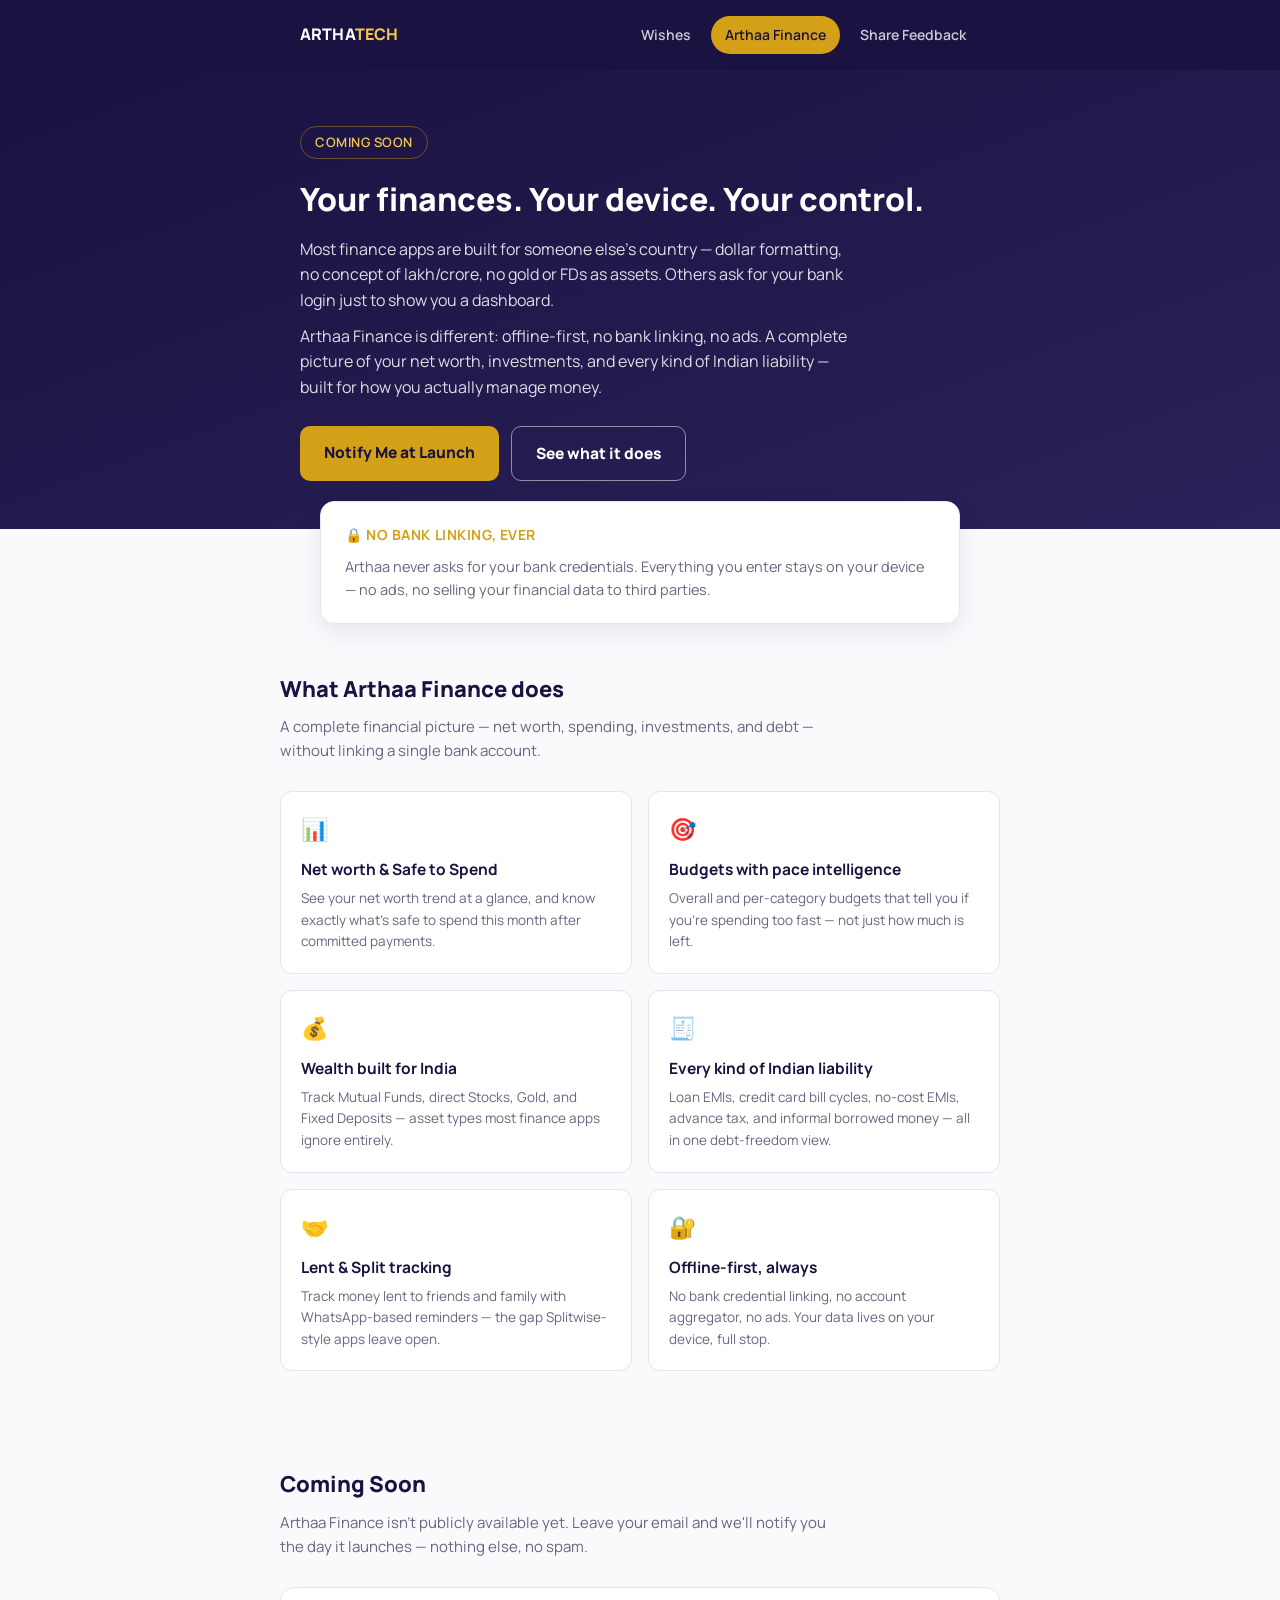
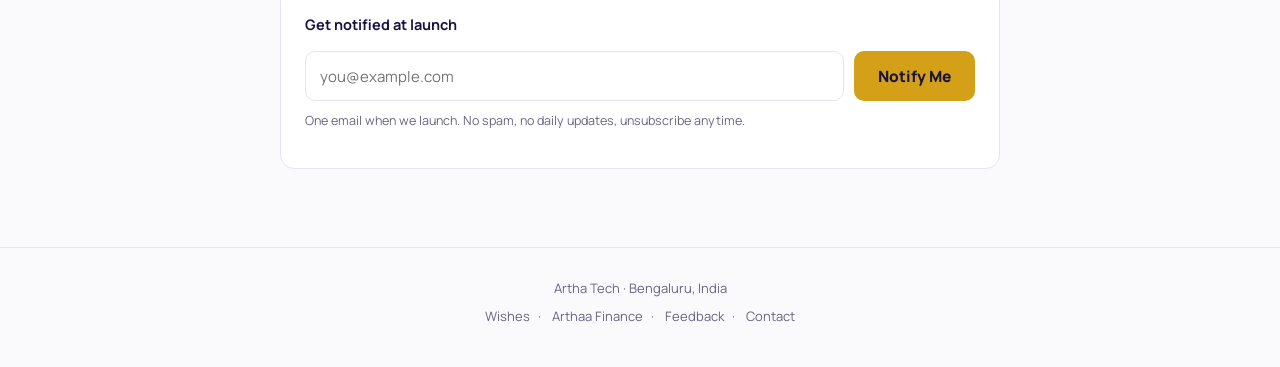
==== finance.html @ bade4ca1 "Add files via upload" ====
<!DOCTYPE html>
<html lang="en">
<head>
<meta charset="UTF-8">
<meta name="viewport" content="width=device-width, initial-scale=1.0">
<title>Arthaa Finance — Your Finances. Your Device. Your Control. | Artha Tech</title>
<meta name="description" content="A privacy-first, offline personal finance app built for India. No bank linking, no ads. Native lakh/crore formatting, Mutual Funds, Gold, FDs, and EMI tracking. Coming soon.">
<link rel="preconnect" href="https://fonts.googleapis.com">
<link href="https://fonts.googleapis.com/css2?family=Manrope:wght@400;500;600;700;800&display=swap" rel="stylesheet">
<link rel="stylesheet" href="style.css">
<!-- Plausible analytics — replace data-domain with your real domain once the site is live -->
<script defer data-domain="REPLACE_WITH_YOUR_DOMAIN" src="https://plausible.io/js/script.js"></script>
</head>
<body>

  <div class="topnav">
    <div class="wrap">
      <a class="brand" href="wishes.html">ARTHA<span>TECH</span></a>
      <div class="links">
        <a href="wishes.html">Wishes</a>
        <a href="finance.html" class="active">Arthaa Finance</a>
        <a href="feedback.html">Share Feedback</a>
      </div>
    </div>
  </div>

  <div class="hero theme-indigo">
    <div class="wrap">
      <span class="badge">Coming Soon</span>
      <h1>Your finances. Your device. Your control.</h1>
      <p>Most finance apps are built for someone else's country — dollar formatting, no concept of lakh/crore, no gold or FDs as assets. Others ask for your bank login just to show you a dashboard.</p>
      <p>Arthaa Finance is different: offline-first, no bank linking, no ads. A complete picture of your net worth, investments, and every kind of Indian liability — built for how you actually manage money.</p>
      <div class="hero-actions">
        <a class="btn btn-gold" href="#notify">Notify Me at Launch</a>
        <a class="btn btn-outline" href="#features">See what it does</a>
      </div>
    </div>
  </div>

  <div class="wrap">
    <div class="callout gold-accent">
      <h2>🔒 No bank linking, ever</h2>
      <p>Arthaa never asks for your bank credentials. Everything you enter stays on your device — no ads, no selling your financial data to third parties.</p>
    </div>
  </div>

  <div class="wrap section" id="features">
    <h2 class="section-title">What Arthaa Finance does</h2>
    <p class="section-lead">A complete financial picture — net worth, spending, investments, and debt — without linking a single bank account.</p>
    <div class="feature-grid">
      <div class="feature-card">
        <span class="emoji">📊</span>
        <h3>Net worth &amp; Safe to Spend</h3>
        <p>See your net worth trend at a glance, and know exactly what's safe to spend this month after committed payments.</p>
      </div>
      <div class="feature-card">
        <span class="emoji">🎯</span>
        <h3>Budgets with pace intelligence</h3>
        <p>Overall and per-category budgets that tell you if you're spending too fast — not just how much is left.</p>
      </div>
      <div class="feature-card">
        <span class="emoji">💰</span>
        <h3>Wealth built for India</h3>
        <p>Track Mutual Funds, direct Stocks, Gold, and Fixed Deposits — asset types most finance apps ignore entirely.</p>
      </div>
      <div class="feature-card">
        <span class="emoji">🧾</span>
        <h3>Every kind of Indian liability</h3>
        <p>Loan EMIs, credit card bill cycles, no-cost EMIs, advance tax, and informal borrowed money — all in one debt-freedom view.</p>
      </div>
      <div class="feature-card">
        <span class="emoji">🤝</span>
        <h3>Lent &amp; Split tracking</h3>
        <p>Track money lent to friends and family with WhatsApp-based reminders — the gap Splitwise-style apps leave open.</p>
      </div>
      <div class="feature-card">
        <span class="emoji">🔐</span>
        <h3>Offline-first, always</h3>
        <p>No bank credential linking, no account aggregator, no ads. Your data lives on your device, full stop.</p>
      </div>
    </div>
  </div>

  <div class="wrap section" id="notify">
    <h2 class="section-title">Coming Soon</h2>
    <p class="section-lead">Arthaa Finance isn't publicly available yet. Leave your email and we'll notify you the day it launches — nothing else, no spam.</p>

    <div class="notify-box">
      <form id="notifyForm">
        <label for="notifyEmail" style="font-weight:700; font-size:14.5px;">Get notified at launch</label>
        <div class="notify-row">
          <input type="email" id="notifyEmail" name="email" placeholder="you@example.com" required>
          <button type="submit" class="btn btn-gold" id="notifyBtn">Notify Me</button>
        </div>
        <input type="hidden" name="formType" value="waitlist">
        <input type="hidden" name="source" value="finance-coming-soon">
        <p class="notify-note">One email when we launch. No spam, no daily updates, unsubscribe anytime.</p>
      </form>
      <p class="notify-success" id="notifySuccess">You're on the list — we'll email you the moment Arthaa Finance is live. Thank you!</p>
    </div>
  </div>

  <footer>
    <div>Artha Tech · Bengaluru, India</div>
    <div class="foot-links">
      <a href="wishes.html">Wishes</a>·
      <a href="finance.html">Arthaa Finance</a>·
      <a href="feedback.html">Feedback</a>·
      <a href="mailto:helloartha.dev@gmail.com">Contact</a>
    </div>
  </footer>

  <script>
    // Same Apps Script Web App URL used on feedback.html (see SETUP.md)
    const SCRIPT_URL = "PASTE_YOUR_APPS_SCRIPT_WEB_APP_URL_HERE";

    const notifyForm = document.getElementById('notifyForm');
    const notifyBtn = document.getElementById('notifyBtn');
    const notifySuccess = document.getElementById('notifySuccess');

    notifyForm.addEventListener('submit', function (e) {
      e.preventDefault();
      notifyBtn.disabled = true;
      notifyBtn.textContent = 'Sending...';

      const formData = new FormData(notifyForm);

      fetch(SCRIPT_URL, { method: 'POST', mode: 'no-cors', body: formData })
        .then(function () {
          notifyForm.style.display = 'none';
          notifySuccess.style.display = 'block';
        })
        .catch(function (err) {
          notifyBtn.disabled = false;
          notifyBtn.textContent = 'Notify Me';
          alert('Something went wrong. Please try again in a moment.');
          console.error(err);
        });
    });
  </script>

</body>
</html>
---- style.css ----
/* Artha Tech — shared site shell (nav, footer, buttons, cards, layout) */

:root {
  --indigo: #1A1240;
  --indigo-light: #2A2158;
  --gold: #D4A017;
  --gold-light: #F0C550;
  --coral: #E8617B;
  --coral-light: #F5899E;
  --ink: #1A1240;
  --muted: #6B6480;
  --bg: #FAF9FC;
  --card: #FFFFFF;
  --border: #E7E3F0;
}

* { box-sizing: border-box; }

body {
  margin: 0;
  font-family: 'Manrope', -apple-system, BlinkMacSystemFont, sans-serif;
  background: var(--bg);
  color: var(--ink);
  line-height: 1.6;
}

.wrap { max-width: 720px; margin: 0 auto; padding: 0 20px; }

a { color: inherit; }

/* ---------- Top nav ---------- */
.topnav {
  background: var(--indigo);
  padding: 16px 0;
}
.topnav .wrap {
  display: flex;
  align-items: center;
  justify-content: space-between;
  flex-wrap: wrap;
  gap: 10px;
}
.topnav .brand {
  color: #fff;
  font-weight: 800;
  font-size: 16px;
  text-decoration: none;
  letter-spacing: 0.01em;
}
.topnav .brand span { color: var(--gold-light); }
.topnav .links {
  display: flex;
  gap: 6px;
  flex-wrap: wrap;
}
.topnav .links a {
  color: rgba(255,255,255,0.78);
  text-decoration: none;
  font-size: 14px;
  font-weight: 600;
  padding: 8px 14px;
  border-radius: 999px;
  transition: background 0.15s, color 0.15s;
}
.topnav .links a:hover { background: rgba(255,255,255,0.08); color: #fff; }
.topnav .links a.active { background: var(--gold); color: var(--indigo); }

/* ---------- Hero ---------- */
.hero {
  color: #fff;
  padding: 56px 0 48px;
}
.hero.theme-indigo { background: linear-gradient(160deg, var(--indigo) 0%, var(--indigo-light) 100%); }
.hero.theme-coral { background: linear-gradient(160deg, #3A1030 0%, #5C1E44 100%); }

.hero .badge {
  display: inline-block;
  font-size: 13px;
  font-weight: 600;
  letter-spacing: 0.04em;
  text-transform: uppercase;
  border-radius: 999px;
  padding: 5px 14px;
  margin-bottom: 20px;
  border: 1px solid rgba(255,255,255,0.3);
}
.theme-indigo .badge { color: var(--gold-light); border-color: rgba(212,160,23,0.4); }
.theme-coral .badge { color: var(--coral-light); border-color: rgba(232,97,123,0.4); }

.hero h1 {
  font-size: 32px;
  font-weight: 800;
  margin: 0 0 16px;
  line-height: 1.3;
}
.hero p {
  font-size: 16px;
  color: rgba(255,255,255,0.85);
  margin: 0 0 10px;
  max-width: 560px;
}
.hero p:last-of-type { margin-bottom: 0; }
.hero .hero-actions {
  margin-top: 26px;
  display: flex;
  gap: 12px;
  flex-wrap: wrap;
}

/* ---------- Buttons ---------- */
.btn {
  display: inline-block;
  font-family: inherit;
  font-size: 15.5px;
  font-weight: 800;
  padding: 14px 24px;
  border-radius: 10px;
  border: none;
  cursor: pointer;
  text-decoration: none;
  transition: transform 0.1s, background 0.15s;
}
.btn:active { transform: scale(0.98); }
.btn-gold { background: var(--gold); color: var(--indigo); }
.btn-gold:hover { background: var(--gold-light); }
.btn-coral { background: var(--coral); color: #fff; }
.btn-coral:hover { background: var(--coral-light); }
.btn-outline {
  background: transparent;
  color: #fff;
  border: 1.5px solid rgba(255,255,255,0.5);
}
.btn-outline:hover { border-color: #fff; }
.btn:disabled { opacity: 0.6; cursor: not-allowed; }

/* ---------- Safety / callout card ---------- */
.callout {
  background: var(--card);
  margin: -28px auto 0;
  max-width: 640px;
  border-radius: 14px;
  border: 1px solid var(--border);
  box-shadow: 0 8px 24px rgba(26,18,64,0.08);
  padding: 22px 24px;
}
.callout h2 {
  font-size: 14px;
  font-weight: 700;
  text-transform: uppercase;
  letter-spacing: 0.04em;
  margin: 0 0 8px;
  display: flex;
  align-items: center;
  gap: 8px;
}
.callout.gold-accent h2 { color: var(--gold); }
.callout.coral-accent h2 { color: var(--coral); }
.callout p { font-size: 14.5px; color: var(--muted); margin: 0; }

/* ---------- Content sections ---------- */
.section { padding: 48px 0; }
.section h2.section-title {
  font-size: 22px;
  font-weight: 800;
  margin: 0 0 8px;
}
.section p.section-lead {
  color: var(--muted);
  font-size: 15px;
  margin: 0 0 28px;
  max-width: 560px;
}

.feature-grid {
  display: grid;
  grid-template-columns: repeat(2, 1fr);
  gap: 16px;
}
@media (max-width: 560px) { .feature-grid { grid-template-columns: 1fr; } }

.feature-card {
  background: var(--card);
  border: 1px solid var(--border);
  border-radius: 12px;
  padding: 20px;
}
.feature-card .emoji { font-size: 22px; margin-bottom: 10px; display: block; }
.feature-card h3 { font-size: 15.5px; font-weight: 700; margin: 0 0 6px; }
.feature-card p { font-size: 13.5px; color: var(--muted); margin: 0; }

/* ---------- Pricing ---------- */
.price-row {
  display: flex;
  gap: 12px;
  flex-wrap: wrap;
  margin-top: 8px;
}
.price-chip {
  background: var(--card);
  border: 1.5px solid var(--border);
  border-radius: 10px;
  padding: 12px 18px;
  font-size: 14px;
}
.price-chip strong { display: block; font-size: 16px; margin-bottom: 2px; }

/* ---------- Coming soon / notify form ---------- */
.notify-box {
  background: var(--card);
  border: 1.5px solid var(--border);
  border-radius: 14px;
  padding: 24px;
  margin-top: 8px;
}
.notify-row {
  display: flex;
  gap: 10px;
  flex-wrap: wrap;
  margin-top: 14px;
}
.notify-row input[type="email"] {
  flex: 1;
  min-width: 220px;
  padding: 13px 14px;
  border-radius: 10px;
  border: 1.5px solid var(--border);
  font-family: inherit;
  font-size: 15px;
}
.notify-row input:focus { outline: none; border-color: var(--gold); }
.notify-note { font-size: 12.5px; color: var(--muted); margin-top: 10px; }
.notify-success {
  display: none;
  color: var(--indigo);
  font-weight: 700;
  font-size: 14.5px;
  padding: 12px 0 0;
}

/* ---------- Screenshot strip ---------- */
.shot-strip {
  display: flex;
  gap: 10px;
  overflow-x: auto;
  padding: 4px 0 8px;
}
.shot-strip img {
  height: 220px;
  border-radius: 12px;
  border: 1px solid var(--border);
  flex-shrink: 0;
}

/* ---------- Form (feedback page) ---------- */
form.feedback-form { display: flex; flex-direction: column; gap: 22px; }
.field label { display: block; font-weight: 700; font-size: 14.5px; margin-bottom: 8px; }
.field .hint { font-weight: 400; font-size: 13px; color: var(--muted); display: block; margin-top: 2px; }
input[type="text"], input[type="email"], textarea {
  width: 100%;
  padding: 12px 14px;
  border-radius: 10px;
  border: 1.5px solid var(--border);
  font-family: inherit;
  font-size: 15px;
  color: var(--ink);
  background: var(--card);
}
textarea { resize: vertical; min-height: 80px; }
.radio-group { display: flex; flex-direction: column; gap: 8px; }
.radio-option {
  display: flex; align-items: center; gap: 10px;
  padding: 12px 14px; border: 1.5px solid var(--border); border-radius: 10px;
  cursor: pointer; font-size: 15px; background: var(--card);
}
.radio-option:has(input:checked) { border-color: var(--gold); background: #FFFBEF; }
.radio-option input { accent-color: var(--gold); width: 16px; height: 16px; }
.required { color: var(--gold); }

/* ---------- Thank you state ---------- */
.thankyou { display: none; text-align: center; padding: 60px 0 80px; }
.thankyou .icon {
  width: 64px; height: 64px; border-radius: 50%;
  background: var(--gold); color: var(--indigo);
  display: flex; align-items: center; justify-content: center;
  font-size: 30px; margin: 0 auto 20px;
}
.thankyou h2 { font-size: 24px; font-weight: 800; margin: 0 0 12px; }
.thankyou p { color: var(--muted); font-size: 15.5px; max-width: 440px; margin: 0 auto 8px; }

/* ---------- Footer ---------- */
footer {
  text-align: center;
  padding: 30px 0 40px;
  font-size: 13px;
  color: var(--muted);
  border-top: 1px solid var(--border);
  margin-top: 30px;
}
footer .foot-links { margin-top: 8px; }
footer .foot-links a { color: var(--muted); text-decoration: none; margin: 0 8px; }
footer .foot-links a:hover { text-decoration: underline; }
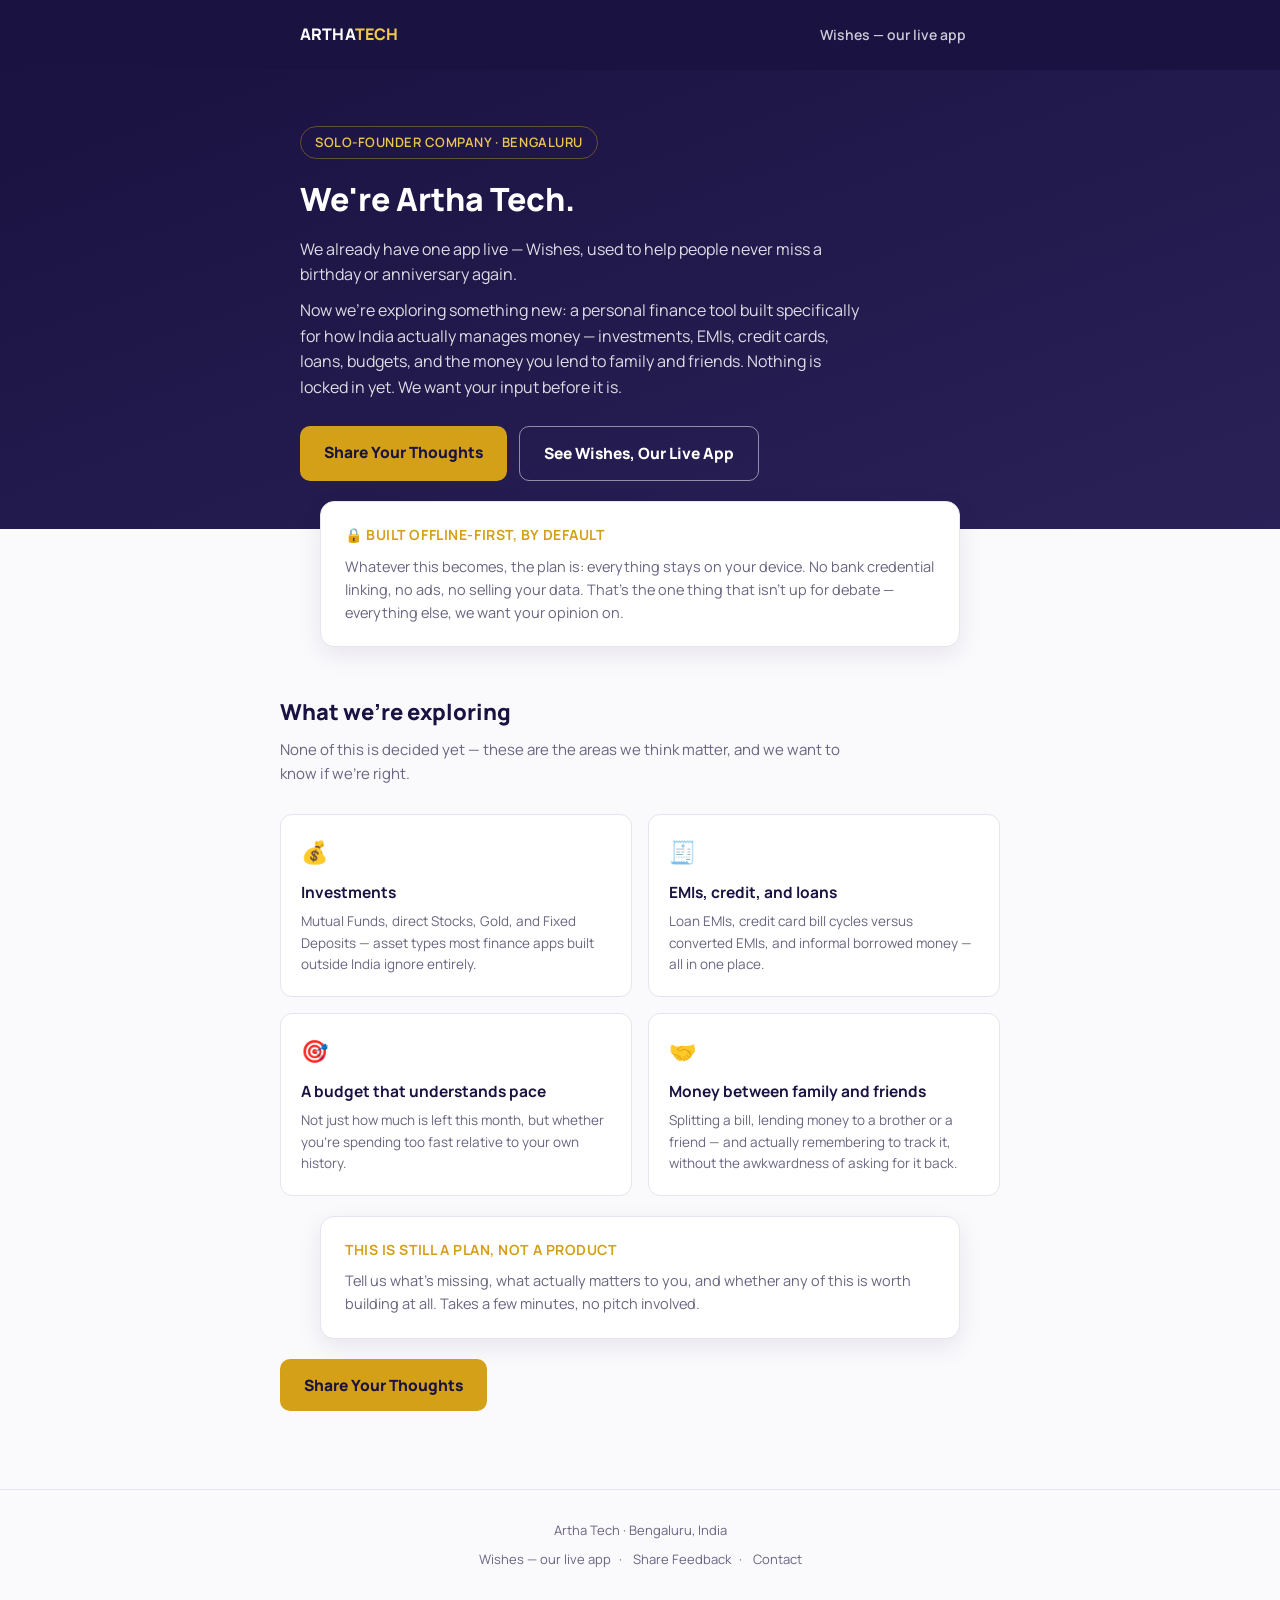
==== commit 52e8aa18: "Updated file" ====
--- a/finance.html
+++ b/finance.html
@@ -2,142 +2,13 @@
 <html lang="en">
 <head>
 <meta charset="UTF-8">
-<meta name="viewport" content="width=device-width, initial-scale=1.0">
-<title>Arthaa Finance — Your Finances. Your Device. Your Control. | Artha Tech</title>
-<meta name="description" content="A privacy-first, offline personal finance app built for India. No bank linking, no ads. Native lakh/crore formatting, Mutual Funds, Gold, FDs, and EMI tracking. Coming soon.">
-<link rel="preconnect" href="https://fonts.googleapis.com">
-<link href="https://fonts.googleapis.com/css2?family=Manrope:wght@400;500;600;700;800&display=swap" rel="stylesheet">
-<link rel="stylesheet" href="style.css">
-<!-- Plausible analytics — replace data-domain with your real domain once the site is live -->
-<script defer data-domain="REPLACE_WITH_YOUR_DOMAIN" src="https://plausible.io/js/script.js"></script>
+<meta http-equiv="refresh" content="0; url=index.html">
+<link rel="canonical" href="index.html">
+<title>Artha Tech — Redirecting…</title>
 </head>
 <body>
-
-  <div class="topnav">
-    <div class="wrap">
-      <a class="brand" href="wishes.html">ARTHA<span>TECH</span></a>
-      <div class="links">
-        <a href="wishes.html">Wishes</a>
-        <a href="finance.html" class="active">Arthaa Finance</a>
-        <a href="feedback.html">Share Feedback</a>
-      </div>
-    </div>
-  </div>
-
-  <div class="hero theme-indigo">
-    <div class="wrap">
-      <span class="badge">Coming Soon</span>
-      <h1>Your finances. Your device. Your control.</h1>
-      <p>Most finance apps are built for someone else's country — dollar formatting, no concept of lakh/crore, no gold or FDs as assets. Others ask for your bank login just to show you a dashboard.</p>
-      <p>Arthaa Finance is different: offline-first, no bank linking, no ads. A complete picture of your net worth, investments, and every kind of Indian liability — built for how you actually manage money.</p>
-      <div class="hero-actions">
-        <a class="btn btn-gold" href="#notify">Notify Me at Launch</a>
-        <a class="btn btn-outline" href="#features">See what it does</a>
-      </div>
-    </div>
-  </div>
-
-  <div class="wrap">
-    <div class="callout gold-accent">
-      <h2>🔒 No bank linking, ever</h2>
-      <p>Arthaa never asks for your bank credentials. Everything you enter stays on your device — no ads, no selling your financial data to third parties.</p>
-    </div>
-  </div>
-
-  <div class="wrap section" id="features">
-    <h2 class="section-title">What Arthaa Finance does</h2>
-    <p class="section-lead">A complete financial picture — net worth, spending, investments, and debt — without linking a single bank account.</p>
-    <div class="feature-grid">
-      <div class="feature-card">
-        <span class="emoji">📊</span>
-        <h3>Net worth &amp; Safe to Spend</h3>
-        <p>See your net worth trend at a glance, and know exactly what's safe to spend this month after committed payments.</p>
-      </div>
-      <div class="feature-card">
-        <span class="emoji">🎯</span>
-        <h3>Budgets with pace intelligence</h3>
-        <p>Overall and per-category budgets that tell you if you're spending too fast — not just how much is left.</p>
-      </div>
-      <div class="feature-card">
-        <span class="emoji">💰</span>
-        <h3>Wealth built for India</h3>
-        <p>Track Mutual Funds, direct Stocks, Gold, and Fixed Deposits — asset types most finance apps ignore entirely.</p>
-      </div>
-      <div class="feature-card">
-        <span class="emoji">🧾</span>
-        <h3>Every kind of Indian liability</h3>
-        <p>Loan EMIs, credit card bill cycles, no-cost EMIs, advance tax, and informal borrowed money — all in one debt-freedom view.</p>
-      </div>
-      <div class="feature-card">
-        <span class="emoji">🤝</span>
-        <h3>Lent &amp; Split tracking</h3>
-        <p>Track money lent to friends and family with WhatsApp-based reminders — the gap Splitwise-style apps leave open.</p>
-      </div>
-      <div class="feature-card">
-        <span class="emoji">🔐</span>
-        <h3>Offline-first, always</h3>
-        <p>No bank credential linking, no account aggregator, no ads. Your data lives on your device, full stop.</p>
-      </div>
-    </div>
-  </div>
-
-  <div class="wrap section" id="notify">
-    <h2 class="section-title">Coming Soon</h2>
-    <p class="section-lead">Arthaa Finance isn't publicly available yet. Leave your email and we'll notify you the day it launches — nothing else, no spam.</p>
-
-    <div class="notify-box">
-      <form id="notifyForm">
-        <label for="notifyEmail" style="font-weight:700; font-size:14.5px;">Get notified at launch</label>
-        <div class="notify-row">
-          <input type="email" id="notifyEmail" name="email" placeholder="you@example.com" required>
-          <button type="submit" class="btn btn-gold" id="notifyBtn">Notify Me</button>
-        </div>
-        <input type="hidden" name="formType" value="waitlist">
-        <input type="hidden" name="source" value="finance-coming-soon">
-        <p class="notify-note">One email when we launch. No spam, no daily updates, unsubscribe anytime.</p>
-      </form>
-      <p class="notify-success" id="notifySuccess">You're on the list — we'll email you the moment Arthaa Finance is live. Thank you!</p>
-    </div>
-  </div>
-
-  <footer>
-    <div>Artha Tech · Bengaluru, India</div>
-    <div class="foot-links">
-      <a href="wishes.html">Wishes</a>·
-      <a href="finance.html">Arthaa Finance</a>·
-      <a href="feedback.html">Feedback</a>·
-      <a href="mailto:helloartha.dev@gmail.com">Contact</a>
-    </div>
-  </footer>
-
-  <script>
-    // Same Apps Script Web App URL used on feedback.html (see SETUP.md)
-    const SCRIPT_URL = "PASTE_YOUR_APPS_SCRIPT_WEB_APP_URL_HERE";
-
-    const notifyForm = document.getElementById('notifyForm');
-    const notifyBtn = document.getElementById('notifyBtn');
-    const notifySuccess = document.getElementById('notifySuccess');
-
-    notifyForm.addEventListener('submit', function (e) {
-      e.preventDefault();
-      notifyBtn.disabled = true;
-      notifyBtn.textContent = 'Sending...';
-
-      const formData = new FormData(notifyForm);
-
-      fetch(SCRIPT_URL, { method: 'POST', mode: 'no-cors', body: formData })
-        .then(function () {
-          notifyForm.style.display = 'none';
-          notifySuccess.style.display = 'block';
-        })
-        .catch(function (err) {
-          notifyBtn.disabled = false;
-          notifyBtn.textContent = 'Notify Me';
-          alert('Something went wrong. Please try again in a moment.');
-          console.error(err);
-        });
-    });
-  </script>
-
+  <!-- This file exists only so old links to /finance.html keep working.
+       The real, maintained page is index.html — edit that one, not this one. -->
+  <p>Redirecting to <a href="index.html">Artha Tech</a>…</p>
 </body>
 </html>
